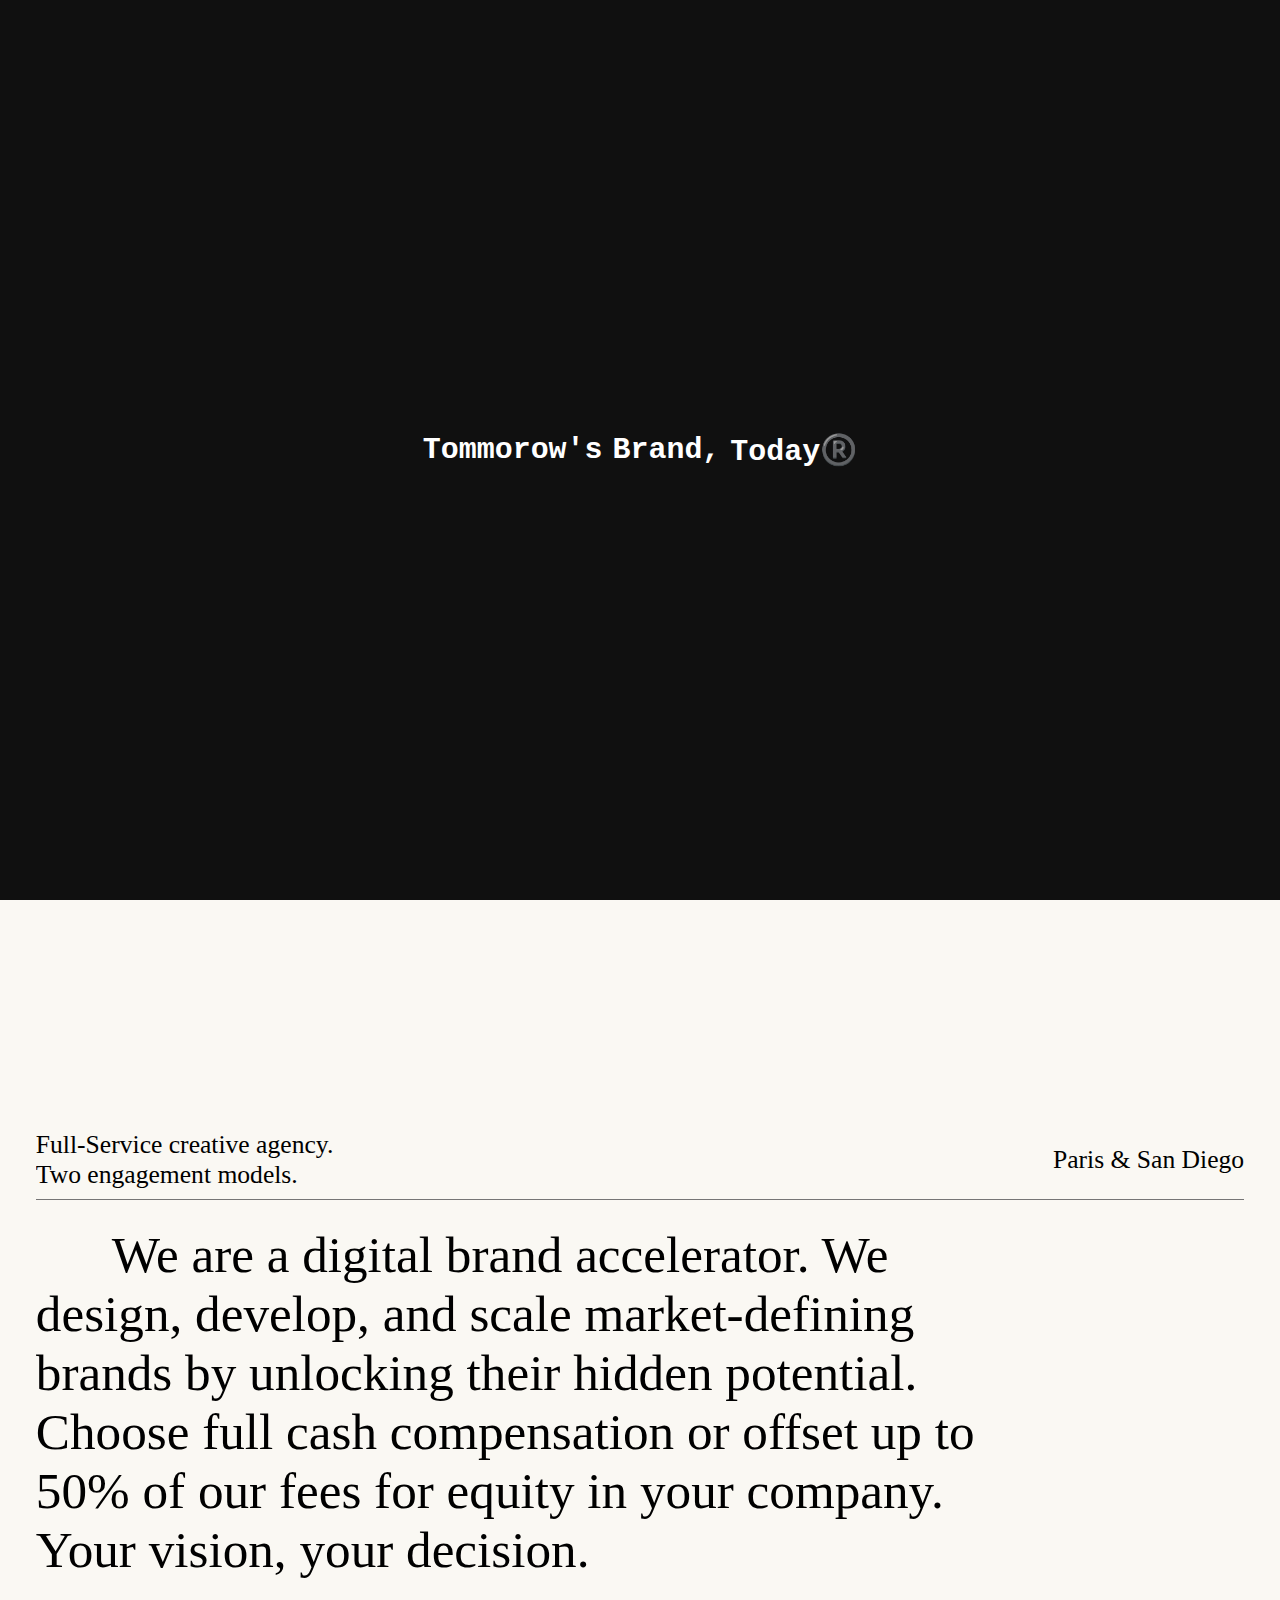
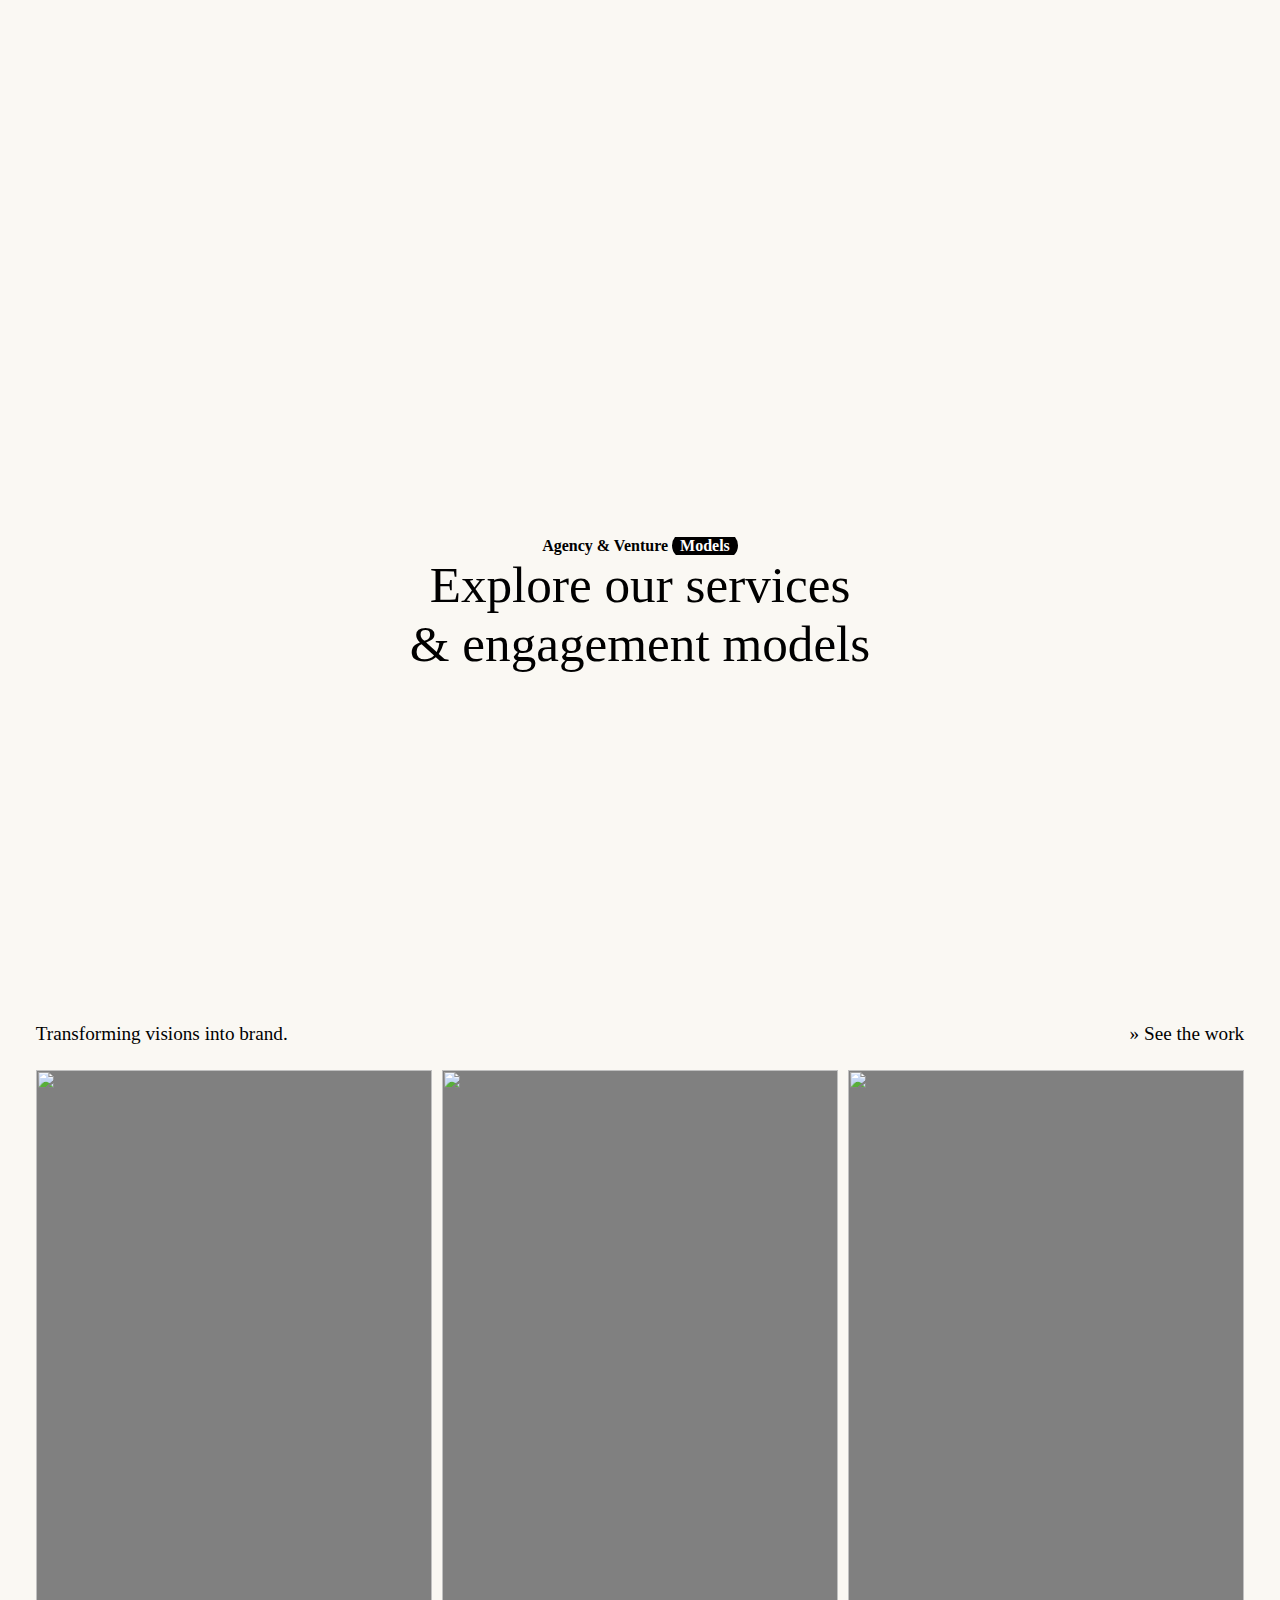
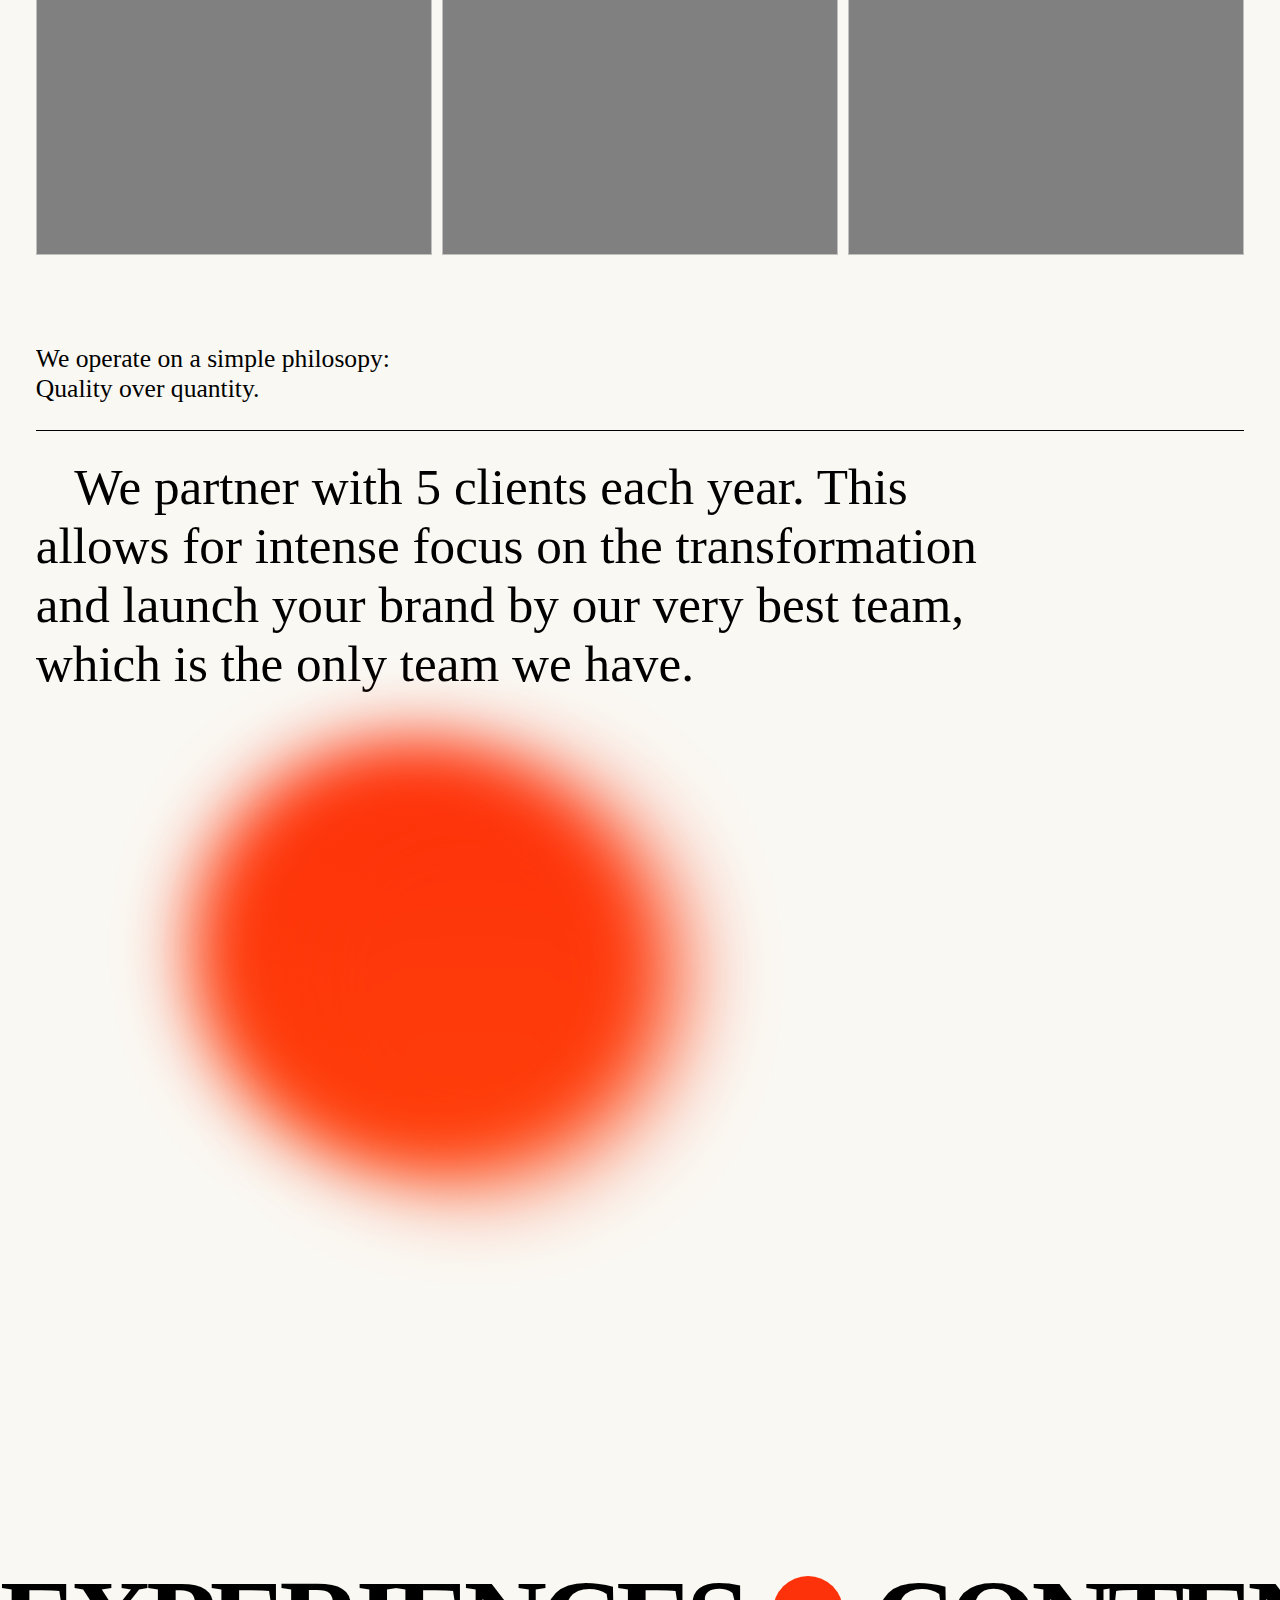
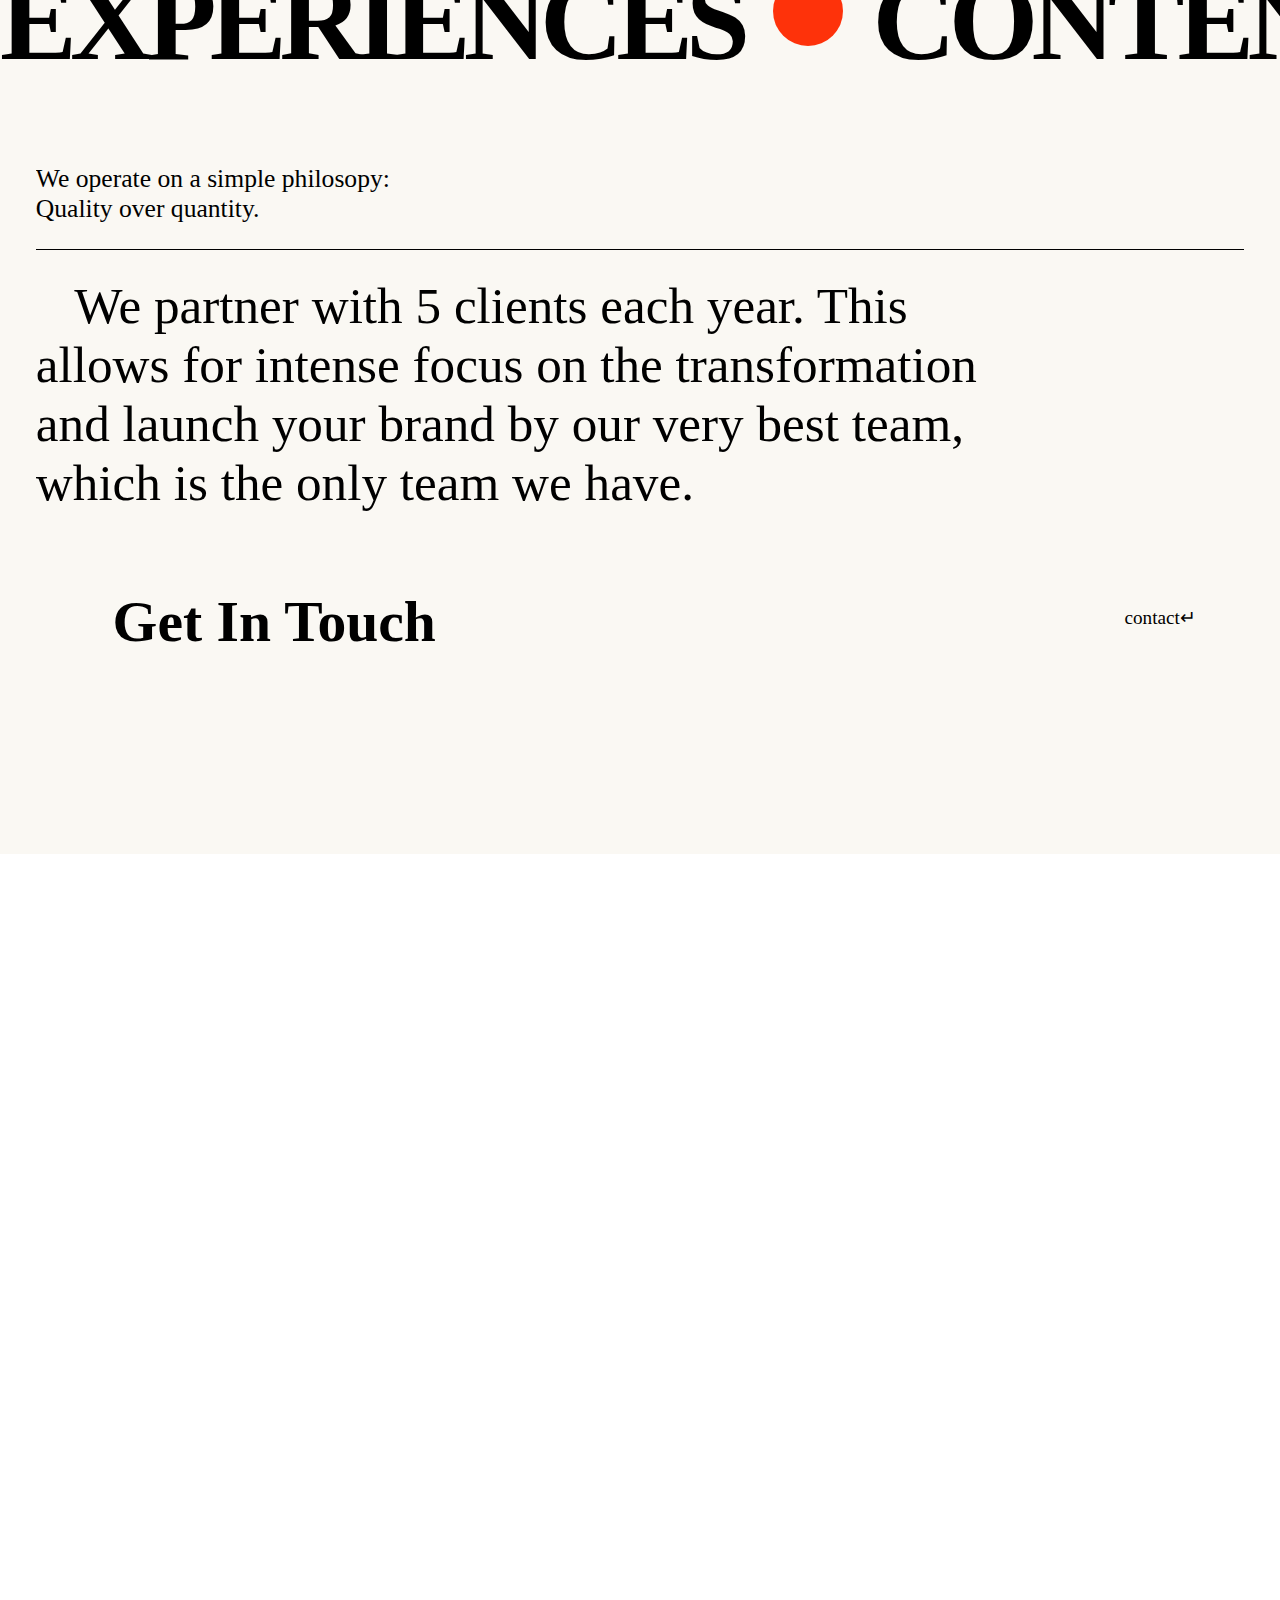
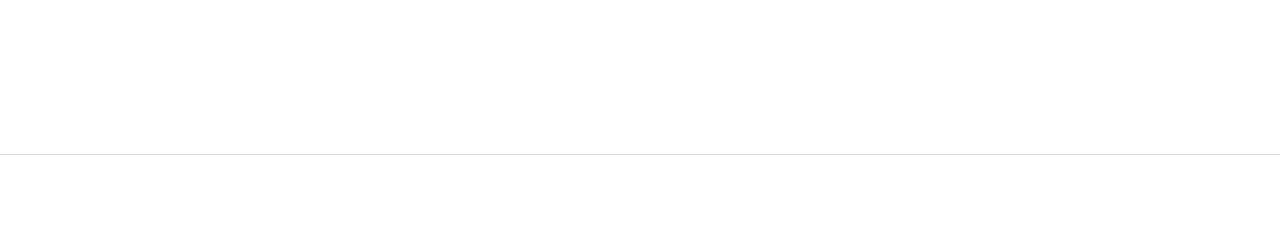
==== index.html @ a618920a "Add files via upload" ====
<!DOCTYPE html>
<html lang="en">

<head>
    <meta charset="UTF-8">
    <meta name="viewport" content="width=device-width, initial-scale=1.0">
    <title>Home | REJOUICE®️ </title>
    <link rel="shortcut icon" href="/images/favicon-32x32.png" type="image/x-icon">
    <link rel="stylesheet" href="style.css">
    <link rel="stylesheet" href="https://cdn.jsdelivr.net/npm/locomotive-scroll@3.5.4/dist/locomotive-scroll.js">
</head>

<body>
    <div class="loader">
        <h3>Tommorow's</h3>
        <h3>Brand,</h3>
        <h3>Today®️</h3>
    </div>
    <div class="main">
        <div class="page1">
          
        <div class="hero">
            <div id="cursor">
                <p>Play Reel</p>
            </div>
            <div class="backgroundVideo">
                <video autoplay loop muted src="https://prismic-io.s3.amazonaws.com/rejouice/658ef98d531ac2845a270509_RJ-2-0-Videobackground_compressed.mp4"></video>
            </div>
            <div class="heroContent">
                <!-- <nav>
                    <h4>The Venture Agency.</h4>
                    <h4>Menu</h4>
                </nav> -->
                <nav>
                    <div class="left">
                        logo
                    </div>
                    <div id="nav-part2">
                        <h4><a href="#">work</a></h4>
                        <h4><a href="#">studio</a></h4>
                        <h4><a href="#">contact </a></h4>
                    </div>
                </nav>
                <h1>
                    <span>r</span><span>e</span><span>j</span><span>o</span><span>u</span><span>i</span><span>c</span><span>e</span>
                </h1>
            </div>
        </div>
    </div>
        <div class="page2">
            <div class="header">
                <div class="left">
                    <span>Full-Service creative agency.</span>
                    <span>Two engagement models.</span>
                </div>
                <div class="right">
                    <span>Paris & San Diego</span>
                </div>
            </div>
            <div class="contents">
                <div>
                    <p>&nbsp; &nbsp; &nbsp; We are a digital brand accelerator. We </p>
                </div>
                <div>
                    <p>design, develop, and scale market-defining</p>
                </div>
                <div>
                    <p>brands by unlocking their hidden potential.</p>
                </div>
                <div>
                    <p> Choose full cash compensation or offset up to </p>
                </div>
                <div>
                    <p>50% of our fees for equity in your company.
                </div>
                <div>
                    <p>Your vision, your decision.</p>
                </div>
            </div>
        </div>
        <div class="page3">
            <div class="pageTop">
                <div>
                    <h4>Agency & Venture <span>Models</span></h4>
                </div>
                <div>
                    <h2>Explore our services</h2>
                </div>
                <div>
                    <h2>& engagement models</h2>
                </div>
            </div>
            <div class="worksHead">
                <h5>Transforming visions into brand.</h5>
                <h5>

                    » See the work
                </h5>
            </div>
            <div class="work">
                <div class="works">
                    <img src="https://www.bobswatches.com/rolex-blog/wp-content/uploads/2013/04/Screen-Shot-2021-06-22-at-10.20.13-AM.jpg
                    " alt="">
                    <video autoplay muted loop src="https://prismic-io.s3.amazonaws.com/rejouice/87835eca-32b7-4eeb-91fc-4ba0dad1fdec_Website-homepage-Work-01_1.mp4"></video>
                </div>
                <div class="works">
                    <img src="	https://wallpapercave.com/wp/wp3666998.jpg" alt="">
                    <video autoplay muted loop  src="https://prismic-io.s3.amazonaws.com/rejouice/3492b027-4212-4103-b2e2-aa702345d784_Website-homepage-Work-02_1.mp4"></video>
                </div>
                <div class="works">
                    <img src="https://free-3dtextureshd.com/wp-content/uploads/2024/05/212.jpg" alt="">
                    <video autoplay muted loop  src="https://prismic-io.s3.amazonaws.com/rejouice/87835eca-32b7-4eeb-91fc-4ba0dad1fdec_Website-homepage-Work-01_1.mp4"></video>
                </div>
            </div>
            <div class="message">
                <div class="msg">
                    <div><p>We operate on a simple philosopy: </p></div>
                    <div>
                        <p>Quality over quantity.</p>
                    </div>
                </div>
                <div class="msg2">
                    <div>
                        <p>&nbsp; &nbsp;We partner with 5 clients each year. This</p>
                    </div>
                    <div>
                        <p>allows for intense focus on the transformation</p>
                    </div>
                    <div>
                        <p>and launch your brand by our very best team,</p>
                    </div>
                    <div>
                        <p>which is the only team we have.</p>
                    </div>
                </div>
            </div>
        </div>
        <div class="page4">
            <div class="round1"></div>
            <div class="round2"></div>
        </div>
            <div class="page5">
                <div class="movetext">
                    <div class="con">
                        <h1>EXPERIENCES</h1>
                        <div id="gola"></div>
                        <h1>CONTENT</h1>
                        <div id="gola"></div>
                        <h1>ENVIRONMENTS</h1>
                        <div id="gola"></div>
                    </div>
                    <div class="con">
                        <h1>EXPERIENCES</h1>
                        <div id="gola"></div>
                        <h1>CONTENT</h1>
                        <div id="gola"></div>
                        <h1>ENVIRONMENTS</h1>
                        <div id="gola"></div>
                    </div>
                    <div class="con">
                        <h1>EXPERIENCES</h1>
                        <div id="gola"></div>
                        <h1>CONTENT</h1>
                        <div id="gola"></div>
                        <h1>ENVIRONMENTS</h1>
                        <div id="gola"></div>
                    </div>
                </div>
             
                    <div class="message">
                        <div class="msg">
                            <div><p>We operate on a simple philosopy: </p></div>
                            <div>
                                <p>Quality over quantity.</p>
                            </div>
                        </div>
                        <div class="msg2">
                            <div>
                                <p>&nbsp; &nbsp;We partner with 5 clients each year. This</p>
                            </div>
                            <div>
                                <p>allows for intense focus on the transformation</p>
                            </div>
                            <div>
                                <p>and launch your brand by our very best team,</p>
                            </div>
                            <div>
                                <p>which is the only team we have.</p>
                            </div>
                        </div>
                    
                <div class="cont">
                <div class="left">
                    <h2>Get In Touch</h2>
                </div>
                <div class="right">
                    <a href=".">contact↵</a>
                </div>
            </div>
            </div>
        </div>
        <div class="page6">

        </div>
        <div id="full-scr">
            <div id="full-div1">
                
            </div>
        </div>
    </div>
    <div id="footer">
        <div id="footer-div">

        </div>
        
        <h1> 
            <span>M</span><span>N</span><span>Z</span>   
        </h1>
        </div>
        <div id="footer-bottom">

        
    </div>
    </div>

    <script src="https://cdn.jsdelivr.net/npm/locomotive-scroll@3.5.4/dist/locomotive-scroll.js"></script>
    <script src="https://cdnjs.cloudflare.com/ajax/libs/gsap/3.12.3/gsap.min.js"
        integrity="sha512-7Au1ULjlT8PP1Ygs6mDZh9NuQD0A5prSrAUiPHMXpU6g3UMd8qesVnhug5X4RoDr35x5upNpx0A6Sisz1LSTXA=="
        crossorigin="anonymous" referrerpolicy="no-referrer"></script>
    <script src="https://cdnjs.cloudflare.com/ajax/libs/gsap/3.12.3/ScrollTrigger.min.js"
        integrity="sha512-LQQDtPAueBcmGXKdOBcMkrhrtqM7xR2bVrnMtYZ8ImAZhFlIb5xrMqQ6uZviyeSB+4mYj89ta8niiCIQM1Gj0w=="
        crossorigin="anonymous" referrerpolicy="no-referrer"></script>
    <script src="script.js"></script>
</body>

</html>
---- style.css ----
@font-face {
    font-family: heading;
    src: url(./NBInternationalProBoo.ttf);
}
@font-face {
    font-family: content;
    src: url(./Rejouice-Headline.ttf);
}
*{
    margin: 0;
    padding: 0;
    box-sizing: border-box;
}
html,body{
    width: 100%;
    height: 100%;

}
body::-webkit-scrollbar{
    display: none;
}

/* ........Hero Containers ..........  */
.hero{
    width: 100%;
    height: 100vh;
    position: relative  ;
}
/* nav {
    display: flex;
    justify-content: space-between;
    padding: 2vw 2vw;
    /* align-self: center; */
    /* text-align: center; */
    /* justify-content: center; 
} */

#nav-part2 {
    display: flex;
    gap: 1vw;
    align-items: center;
}


#nav-part2 h4 {
    padding: 10px 20px;
    border: 1px solid rgba(32, 32, 32, 0.662);
    /* align-items: center; */
    border-radius: 30px;
    font-weight: 500;
    color: rgba(13, 13, 13, 0.897);
    position: relative;
    overflow: hidden;
    /* border-color:  #fdf6e5e9; */
    color: rgba(224, 221, 217, 0.9);
    background-color: #FAF8F3;
}

#nav-part2 h4::after {
    height: 100%;
    content: "";
    left: 0;
    bottom: -100%;
    width: 100%;
    position: absolute;
    background-color: black;
    transition: all ease 0.4s;
    border-radius: 45%;

}

#nav-part2 h4:hover::after {
    bottom: 0;
    border-radius: 0;


}

#nav-part2 h4 a {
    text-decoration: none;
    color: rgba(13, 13, 13, 0.897);
    z-index: 9;
    position: relative;
}



#nav-part2 h4:hover a {
    color: #fff;
}
#cursor{
    width: 7vw;
    height: 7vw;
    background-color: #FF5F38;
    border-radius: 50%;
    display: flex;
    align-items: center;
    justify-content: center;
    position: fixed;
    transform: translate(-50%,-50%);
    font-family: heading;
}
.backgroundVideo{ 
    width: 100%;
    height: 100%;
}
.backgroundVideo video{
    width: 100%;
    height: 100%;
    object-fit: cover;
    
}
.heroContent{
    width: 100%;
    height: 100vh;
    position: absolute;
    top: 0vw;
    display: flex;
    flex-direction: column;
    /* align-items: center; */
    /* justify-content: space-between; */
    gap: 30%;

}
nav{
    /* border: 2px solid red; */
    color: white;
    font-family: content;
    display: flex;
    align-items: center;
    justify-content: space-between;
    padding: 3.3vw 2.8vw;
}
nav h4{
    font-size: 1.4vw;
    font-weight: 100;
}
.heroContent h1{
    font-size: 26vw;
    font-weight: 100;
    color: white;
    font-family: content;
    padding: 0 2.8vw;
    line-height: 18vw;
}
.heroContent h1 span{
    display: inline-block;
}
.page2{
    width: 100%;
    height: 100vh;
    background-color: #FAF8F3;
    padding: 3vw 2.8vw;
    display: flex;
    flex-direction: column;
    justify-content: center;
    gap: 2vw;
}
.page2 .header{
    width: 100%;
    height: 6.2vw;
    border-bottom: 1px solid rgb(118, 117, 117);
    display: flex;
    align-items: center;
    justify-content: space-between;
}
.page2 .header .left{
    display: flex;
    flex-direction: column;
    overflow: hidden;
}
.page2 .header .right{
    overflow: hidden;
}
.left span, .right span{
    font-size: 2vw;
    font-family: heading;
}
.page2 .contents div p{
    font-size: 4vw;
    font-family: heading;
    /* margin-top: 2vw; */
}
.page2 .contents div{
/* border: 1px solid black; */
overflow: hidden;
}
.page3{
    width: 100%;
    min-height: 100vh;
    background-color: #FAF8F3;
}
.page3 .pageTop{
    text-align: center;
    height: 90vh;
    display: flex;
    justify-content: center;
    align-items: center;
    flex-direction: column;
    padding: 3vw 2.8vw;

}
.pageTop h4{
    font-family: heading;
}
.pageTop div{
    overflow: hidden;
}
.pageTop h4 span{
    background-color: black;
    color: white;
    padding: 5px 8px;
    border-radius: 15px;
}
.pageTop h2{
    font-size: 4vw;
    font-family: heading;
    font-weight: 100;
}
.worksHead{
    display: flex;
    align-items: center;
    justify-content: space-between;
    padding: 1vw 2.8vw;
}
.worksHead h5{
    font-family: heading;
    font-size: 1.5vw;
    font-weight: 100;
}
.work{
    width: 100%;
    height: 90vh;
    padding: 1vw 2.8vw;
    display: flex;
    align-items: center;
    justify-content: center;
    gap: 10px;
    
}
.works{
    width: 40%;
    height: 100%;
    background-color: grey;
    position: relative;

}
.works video{
    width: 100%;
    height: 100%;
    object-fit: cover;
    object-position: center;
}
.works img{
    width: 100%;
    height: 100%;
    position: absolute;
    object-fit: cover;
    transition: all ease 1s;

}
.works:hover img{
    opacity: 0;
}
.message{
    padding: 4vw 2.8vw;
}
.msg div p{
    font-size: 2vw;
    font-family: heading;

}
.msg div{
    overflow: hidden;
}
.msg{
    border-bottom: 1px solid black;
    padding: 2vw 0;
}
.msg2{
    margin-top: 2vw;
}
.msg2 div{
    overflow: hidden;
}
.msg2 div p {
    font-size: 4vw;
    font-family: heading;
    /* text-align: center; */
}
.loader{
    width: 100%;
    height: 100%;
    position: fixed;
    z-index: 1000;
    background-color: rgb(16, 16, 16);
    color: white;
    font-family: monospace;
    display: flex;
    align-items: center;
    justify-content: center;
    gap: 10px;
    font-size: 2vw;
}
.page4{
    width: 100%;
    height: 90vh;
    background-color: #FAF8F3;
}
.page5{
    width: 100%;
    min-height: 100vh;
    background-color: #FAF8F3;
}

.page5 .movetext{
    overflow-x: auto;
    white-space: nowrap;
 
}
.page5 .movetext::-webkit-scrollbar{
    display: none;
}
 #gola{
    height: 70px;
    width: 70px;
    border-radius: 50%;
    display: inline-block;
    background-color: #FE320A;
    margin: 1vw 2vw;
}
.page5 .movetext .con h1{
    font-size: 9vw;
    /* background-color: lightblue; */
    display: inline-block;
    letter-spacing: -.06em;
}

.page5 .movetext .con{
    white-space: nowrap;
    display: inline-block;
    animation-name: move;
    animation-duration: 10s;
    animation-timing-function: linear;
    animation-iteration-count: infinite;
}
@keyframes move{
    from{
        transform: translateX(0);
    }
    to{
        transform: translateX(-100%);
    }
}

.page4 .round1{
    width: 32vw;
    height: 32vw;
    border-radius: 100%;
    background: linear-gradient(#FE320A, #fe3f0a);
    animation-name: p2anime1;
    animation-duration: 4s;
    animation-iteration-count: infinite;
    position: relative;
    top: 0vw;
    left: 15vw;
    animation-direction: alternate;
    animation-timing-function: linear;
    filter: blur(35px);
    z-index: 3;
}

.page4 .round2{
    width: 32vw;
    height: 32vw;
    border-radius: 100%;
    background: linear-gradient(#FE320A, #fe3f0a);
    animation-name: p2anime2;
    animation-duration: 5s;
    animation-iteration-count: infinite;
    position: relative;
    top: -30vw;
    left: 21vw;
    animation-timing-function: linear;
    filter: blur(45px);
    /* display: none; */
    z-index: 3;
    animation-direction: alternate;
}

@keyframes p2anime1 {
    from {
        transform: translate(20%, -3%);
    }

    to {
        transform: translate(10%, 10%);
    }
}

@keyframes p2anime2 {
    from {
        transform: translate(5%, -5%);
    }

    to {
        transform: translate(-10%, 20%);
    }
} 
.page5 .cont{
    display: flex;
    width: 96%;
    text-align: center;
    font-size: 3vw;
    margin: 3vw;
    padding: 3vw;
    box-sizing: border-box;
    justify-content: space-between;
}
.page5 .cont .right a{
    font-size: 1.5vw;
    text-decoration: none;
    color: black;
}
.page6 {
    height: 100vh;
    width: 100%;
    z-index: -30;
    /* background-color: #EFEAE3; */
}

#footer {
    position: fixed;
    height:90vh;
    width: 100%;
    background-color: #000;
    color: #fff;
    z-index: -2;
    bottom: 0;
    display: flex;
    /* align-items: flex-end; */
    justify-content: flex-end;
    flex-direction: column;
    padding: 1vw 3vw;
}

#footer h1 {
    font-size: 23vw;
    text-align: center;
}
/* 
#footer-div {
    height: 20vh;
    width: 100%;
    background-color: red;
} */

#footer-bottom {
    border-top: 1px solid #dadada;
    height: 10vh;
    width: 100%;
}

#full-scr {
    height: 100vh;
    width: 100%;
    background-color: #00000070;
    position: fixed;
    z-index: -3;
    top: -100%;
    transition: all ease 0.5s;
}

#full-div1 {
    height: 50%;
    width: 100%;
    background-color: #EFEAE3;
    border-bottom-left-radius: 20px;
    border-bottom-right-radius: 20px;

}
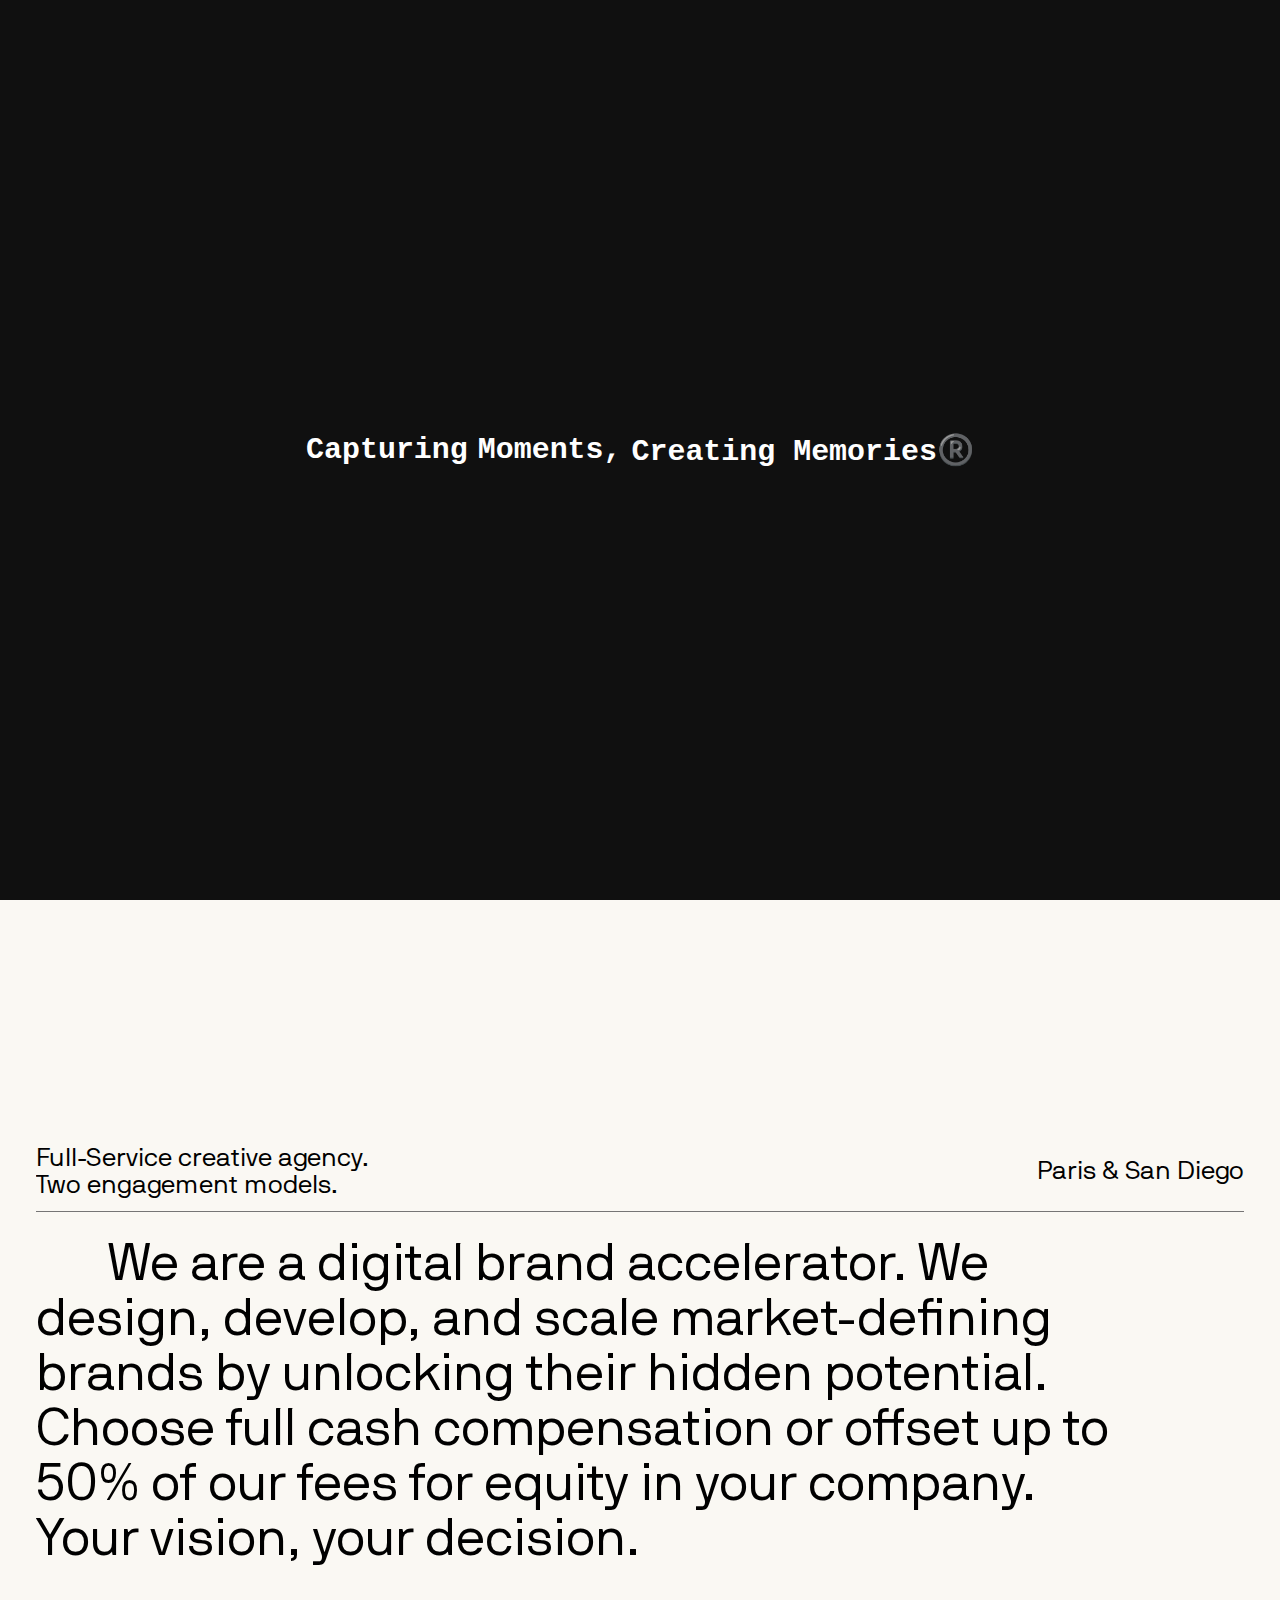
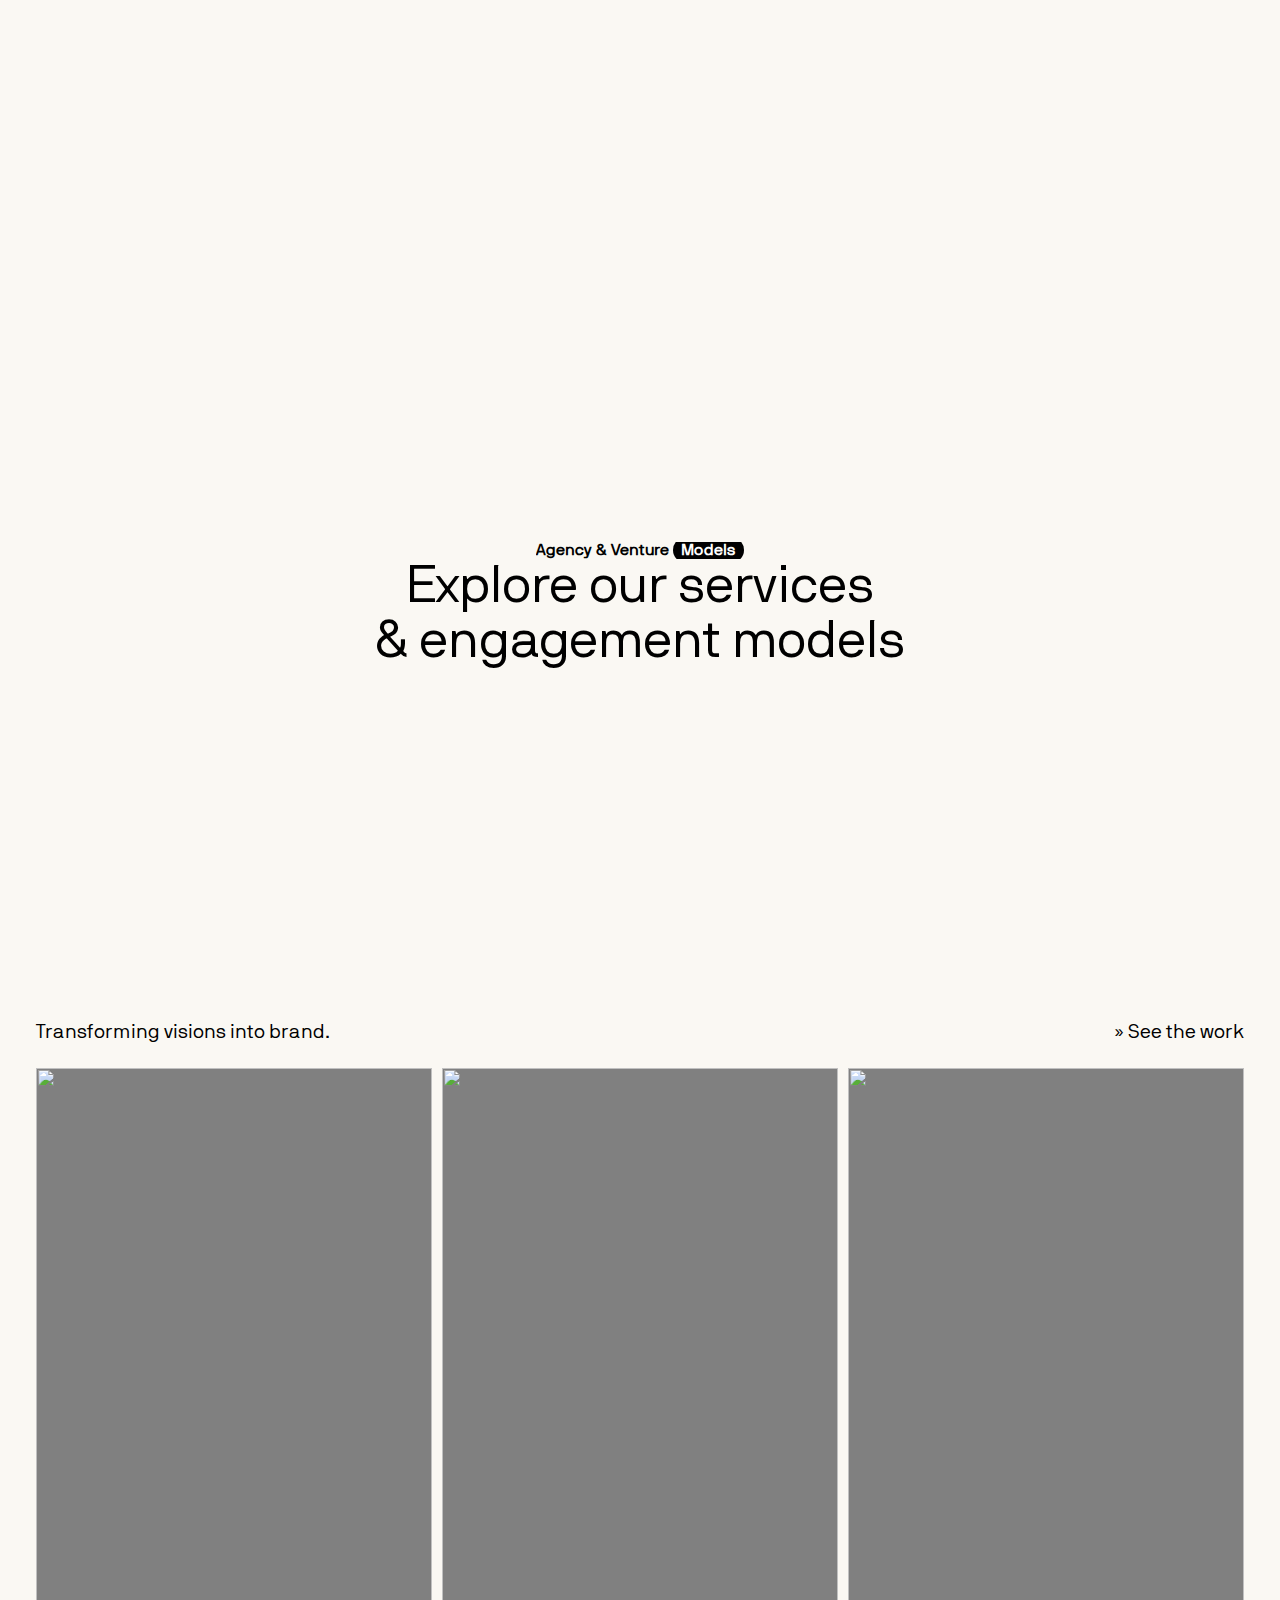
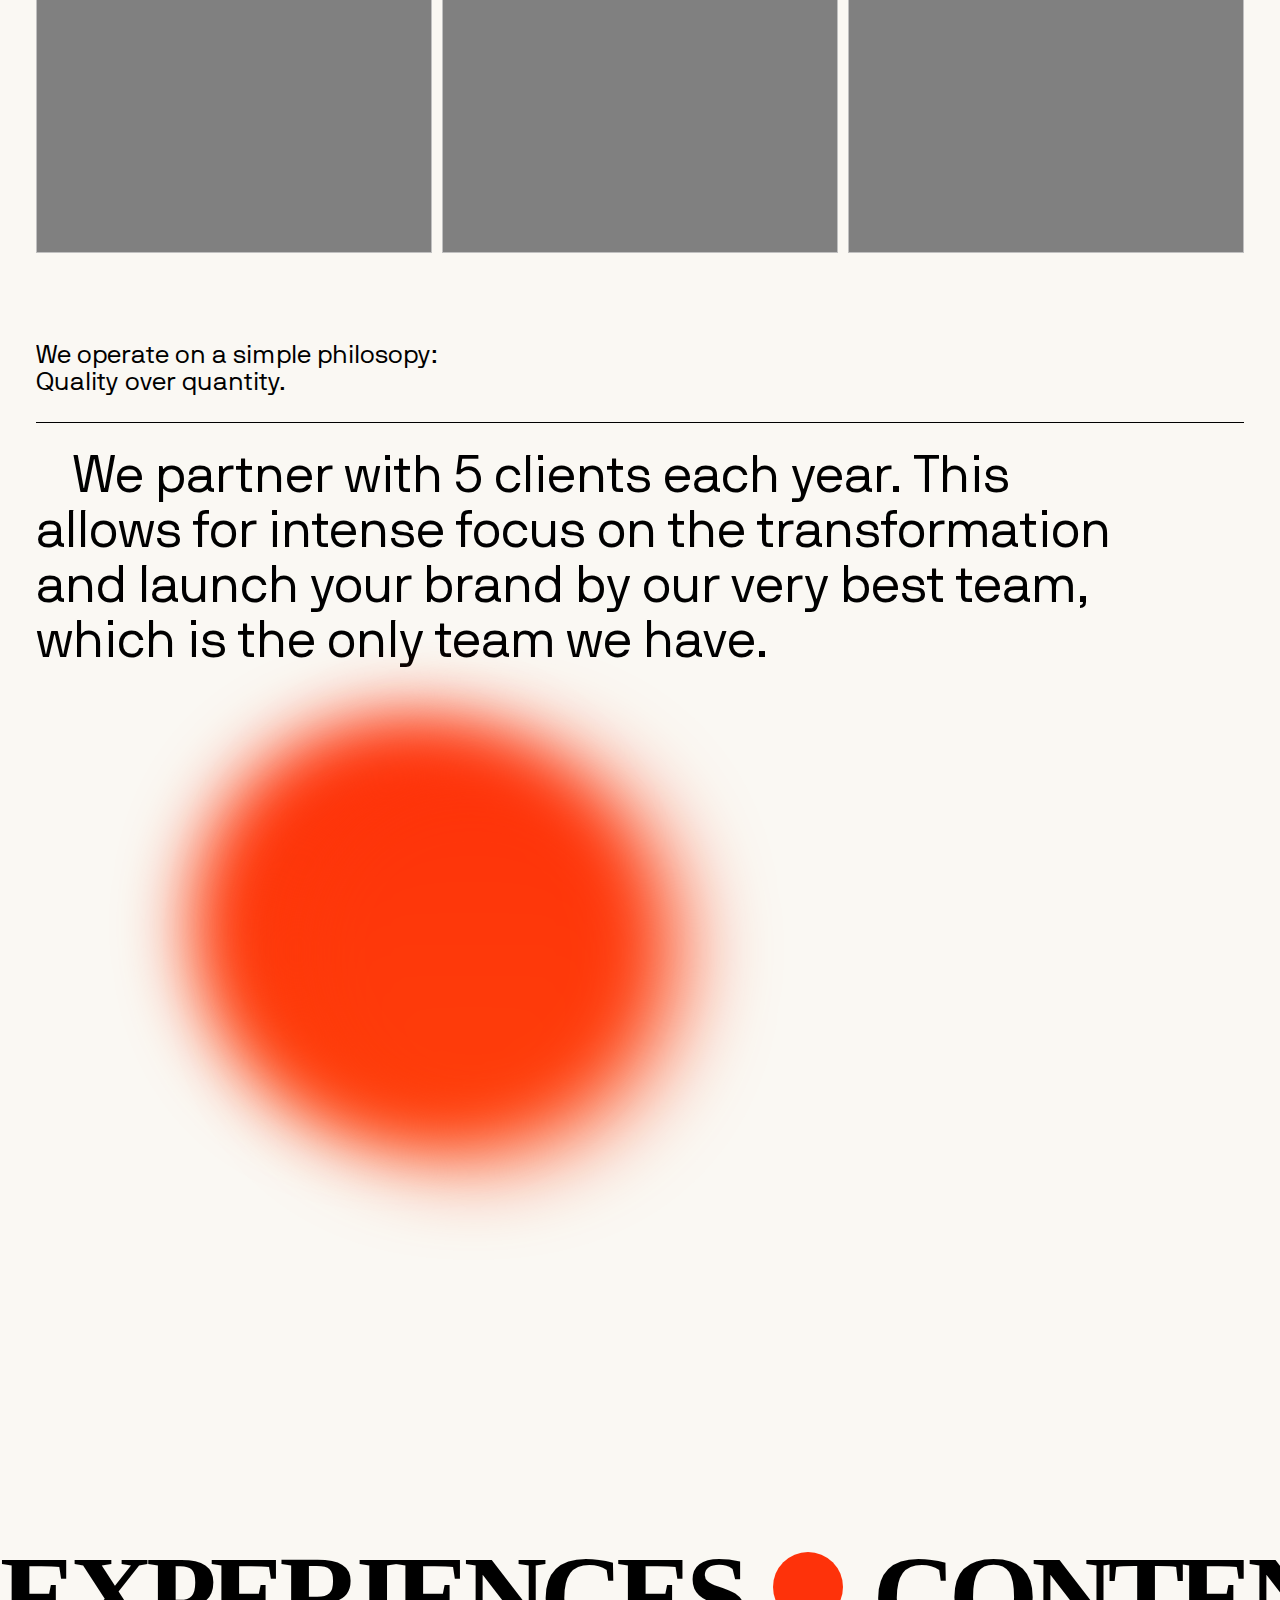
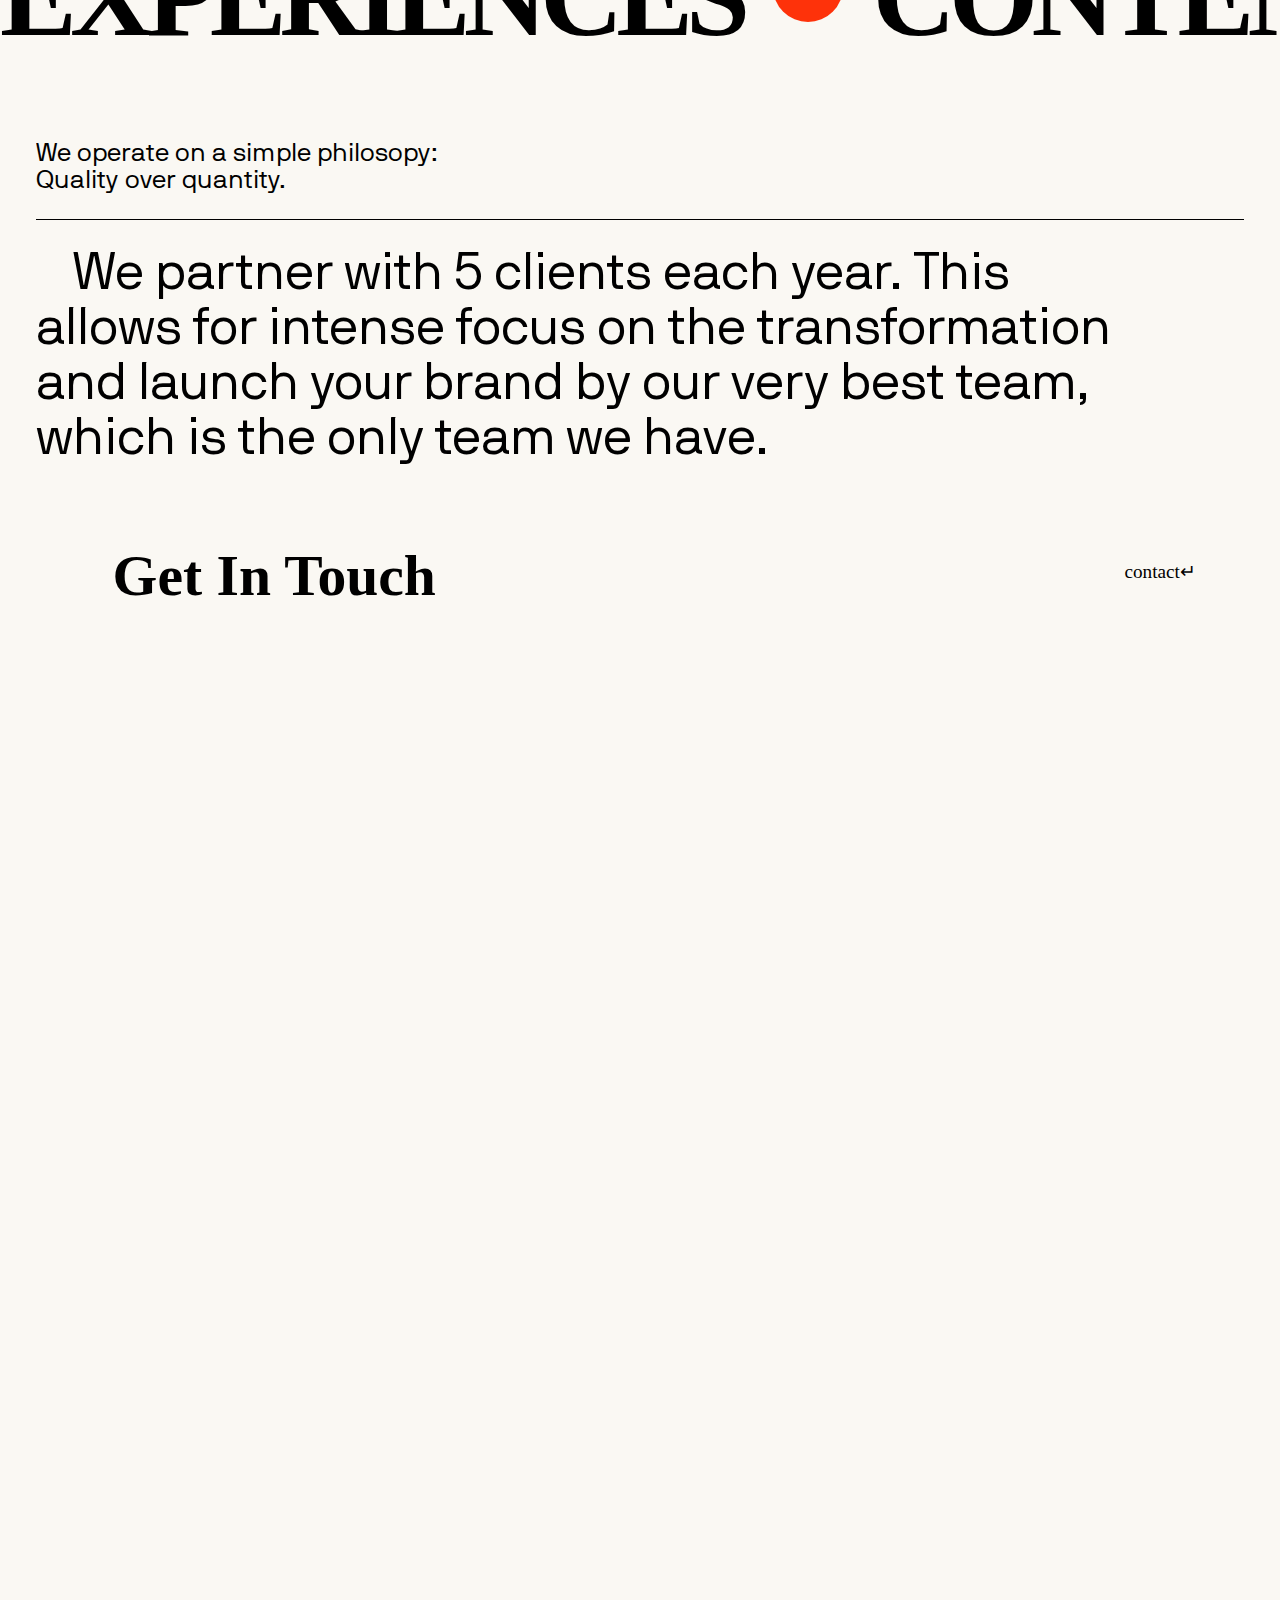
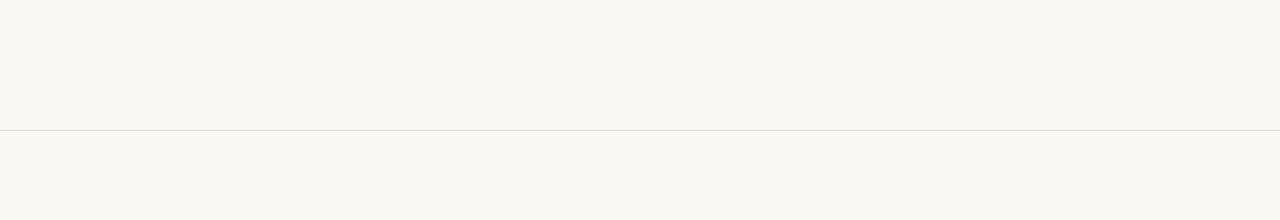
==== commit 95bd61df: "index.html" ====
--- a/index.html
+++ b/index.html
@@ -13,37 +13,33 @@
 
 <body>
     <div class="loader">
-        <h3>Tommorow's</h3>
-        <h3>Brand,</h3>
-        <h3>Today®️</h3>
+        <h3>Capturing</h3>
+        <h3>Moments,</h3>
+        <h3>Creating Memories®️</h3>
     </div>
     <div class="main">
         <div class="page1">
           
         <div class="hero">
             <div id="cursor">
-                <p>Play Reel</p>
+                <p>View</p>
             </div>
             <div class="backgroundVideo">
                 <video autoplay loop muted src="https://prismic-io.s3.amazonaws.com/rejouice/658ef98d531ac2845a270509_RJ-2-0-Videobackground_compressed.mp4"></video>
             </div>
             <div class="heroContent">
-                <!-- <nav>
-                    <h4>The Venture Agency.</h4>
-                    <h4>Menu</h4>
-                </nav> -->
                 <nav>
                     <div class="left">
-                        logo
+                        MNZ Media
                     </div>
                     <div id="nav-part2">
-                        <h4><a href="#">work</a></h4>
-                        <h4><a href="#">studio</a></h4>
-                        <h4><a href="#">contact </a></h4>
+                        <h4><a href="#">Portfolio</a></h4>
+                        <h4><a href="#">About</a></h4>
+                        <h4><a href="#">Contact</a></h4>
                     </div>
                 </nav>
                 <h1>
-                    <span>r</span><span>e</span><span>j</span><span>o</span><span>u</span><span>i</span><span>c</span><span>e</span>
+                    <span>M</span><span>N</span><span>Z</span>
                 </h1>
             </div>
         </div>
--- a/style.css
+++ b/style.css
@@ -14,6 +14,7 @@
 html,body{
     width: 100%;
     height: 100%;
+     background-color: #FAF8F3;
 
 }
 body::-webkit-scrollbar{
@@ -478,4 +479,4 @@
     border-bottom-left-radius: 20px;
     border-bottom-right-radius: 20px;
 
-}+}
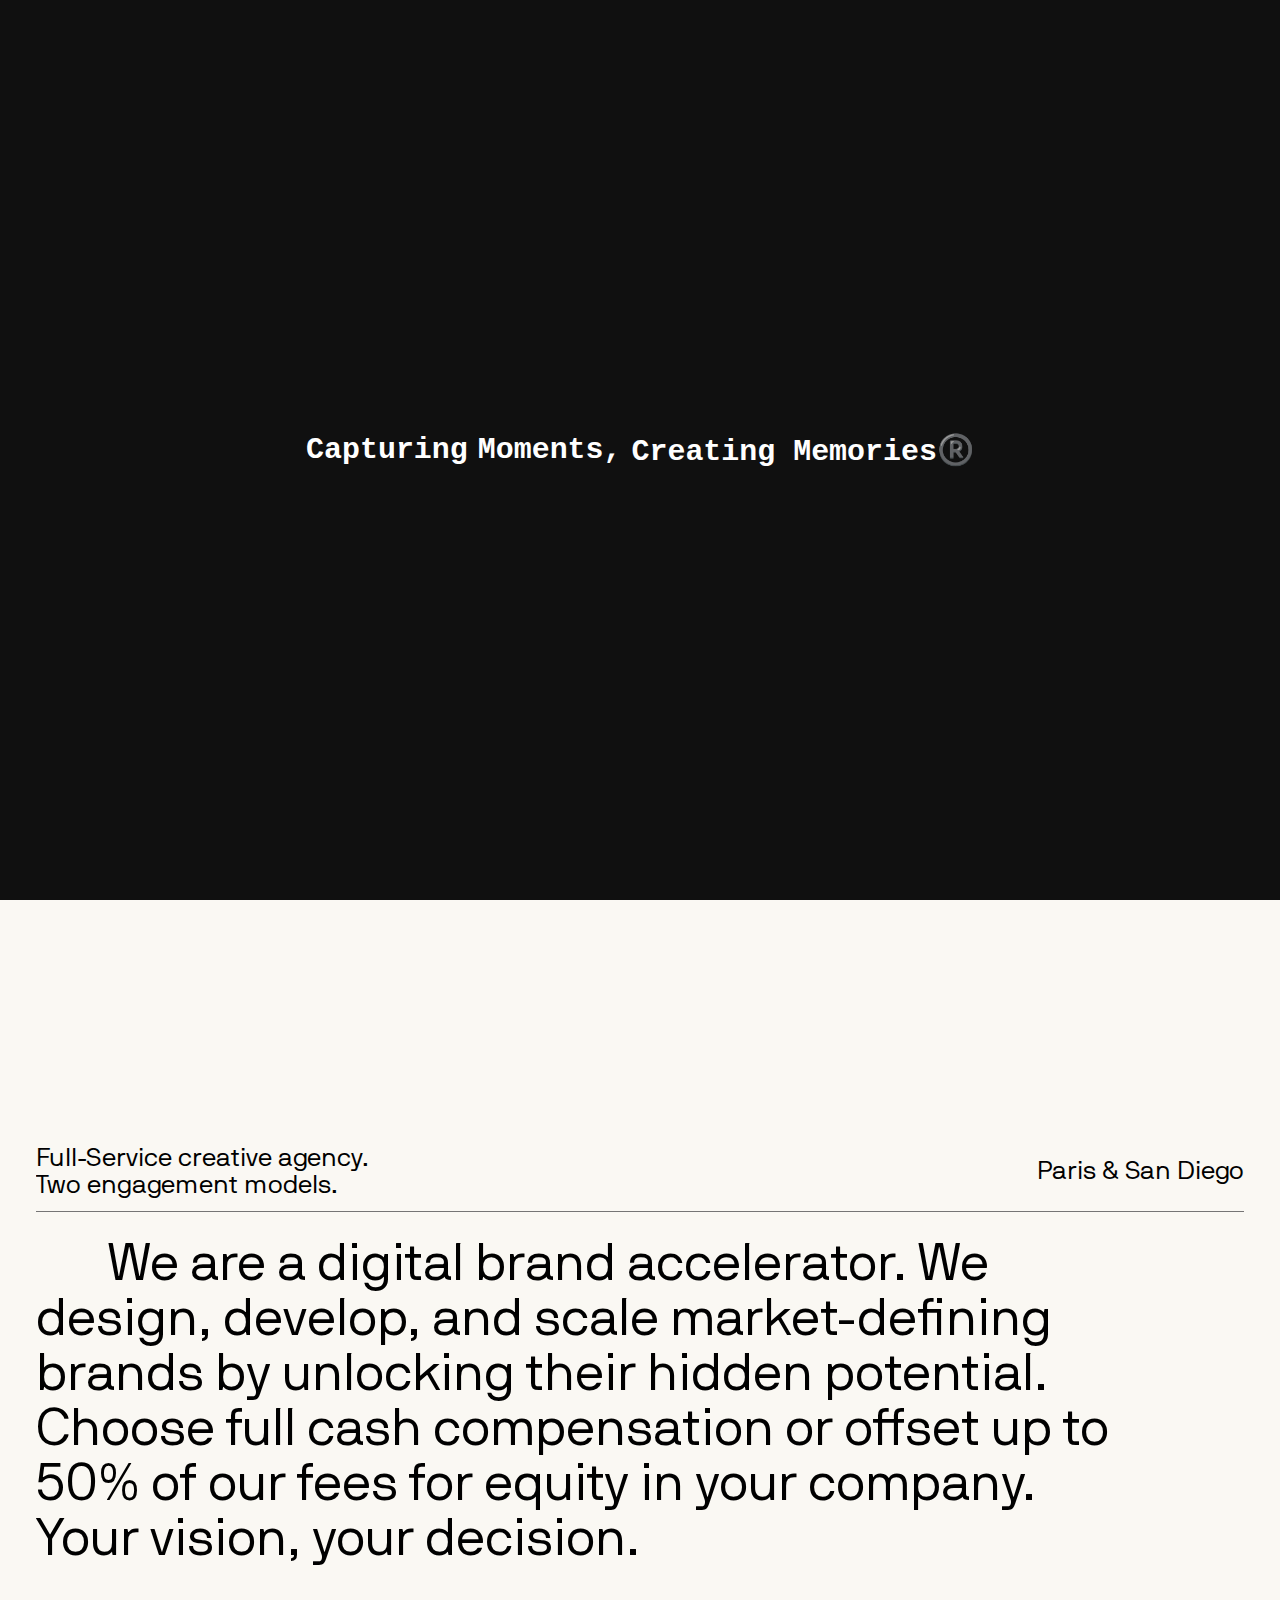
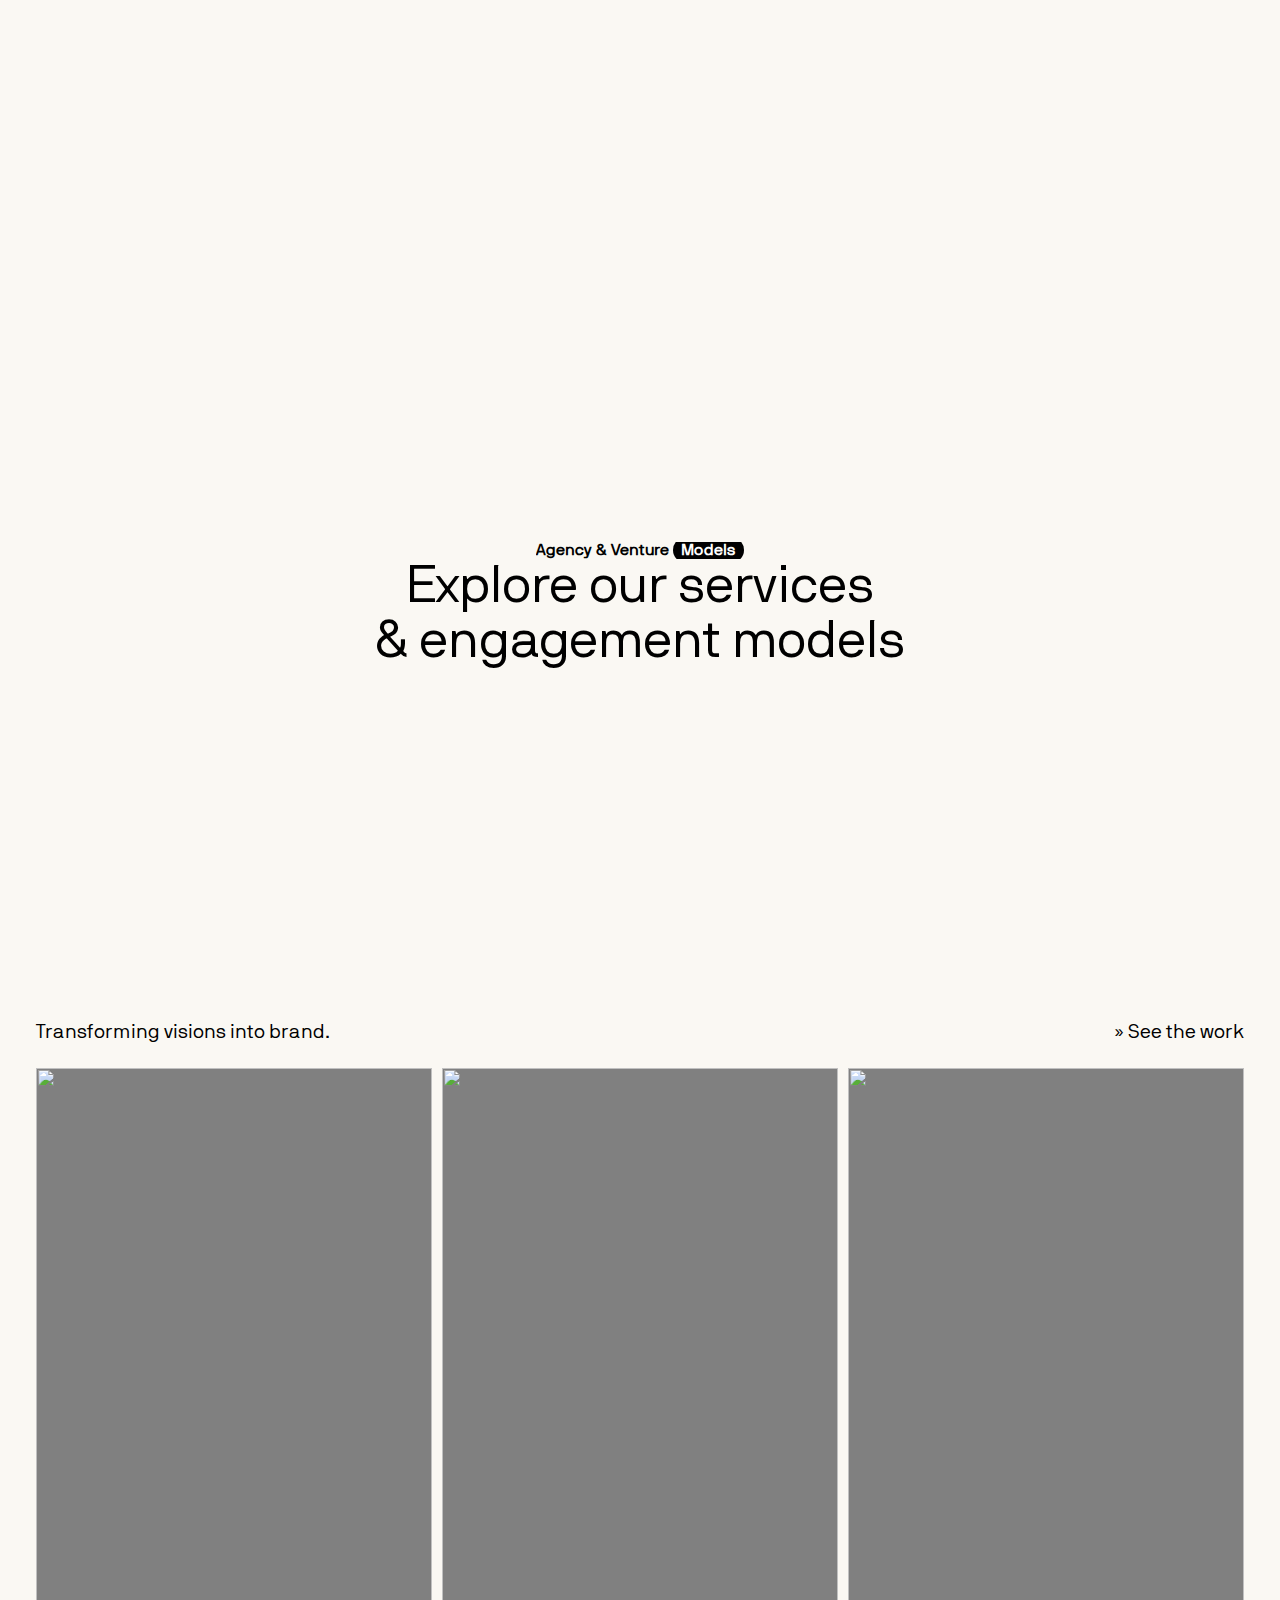
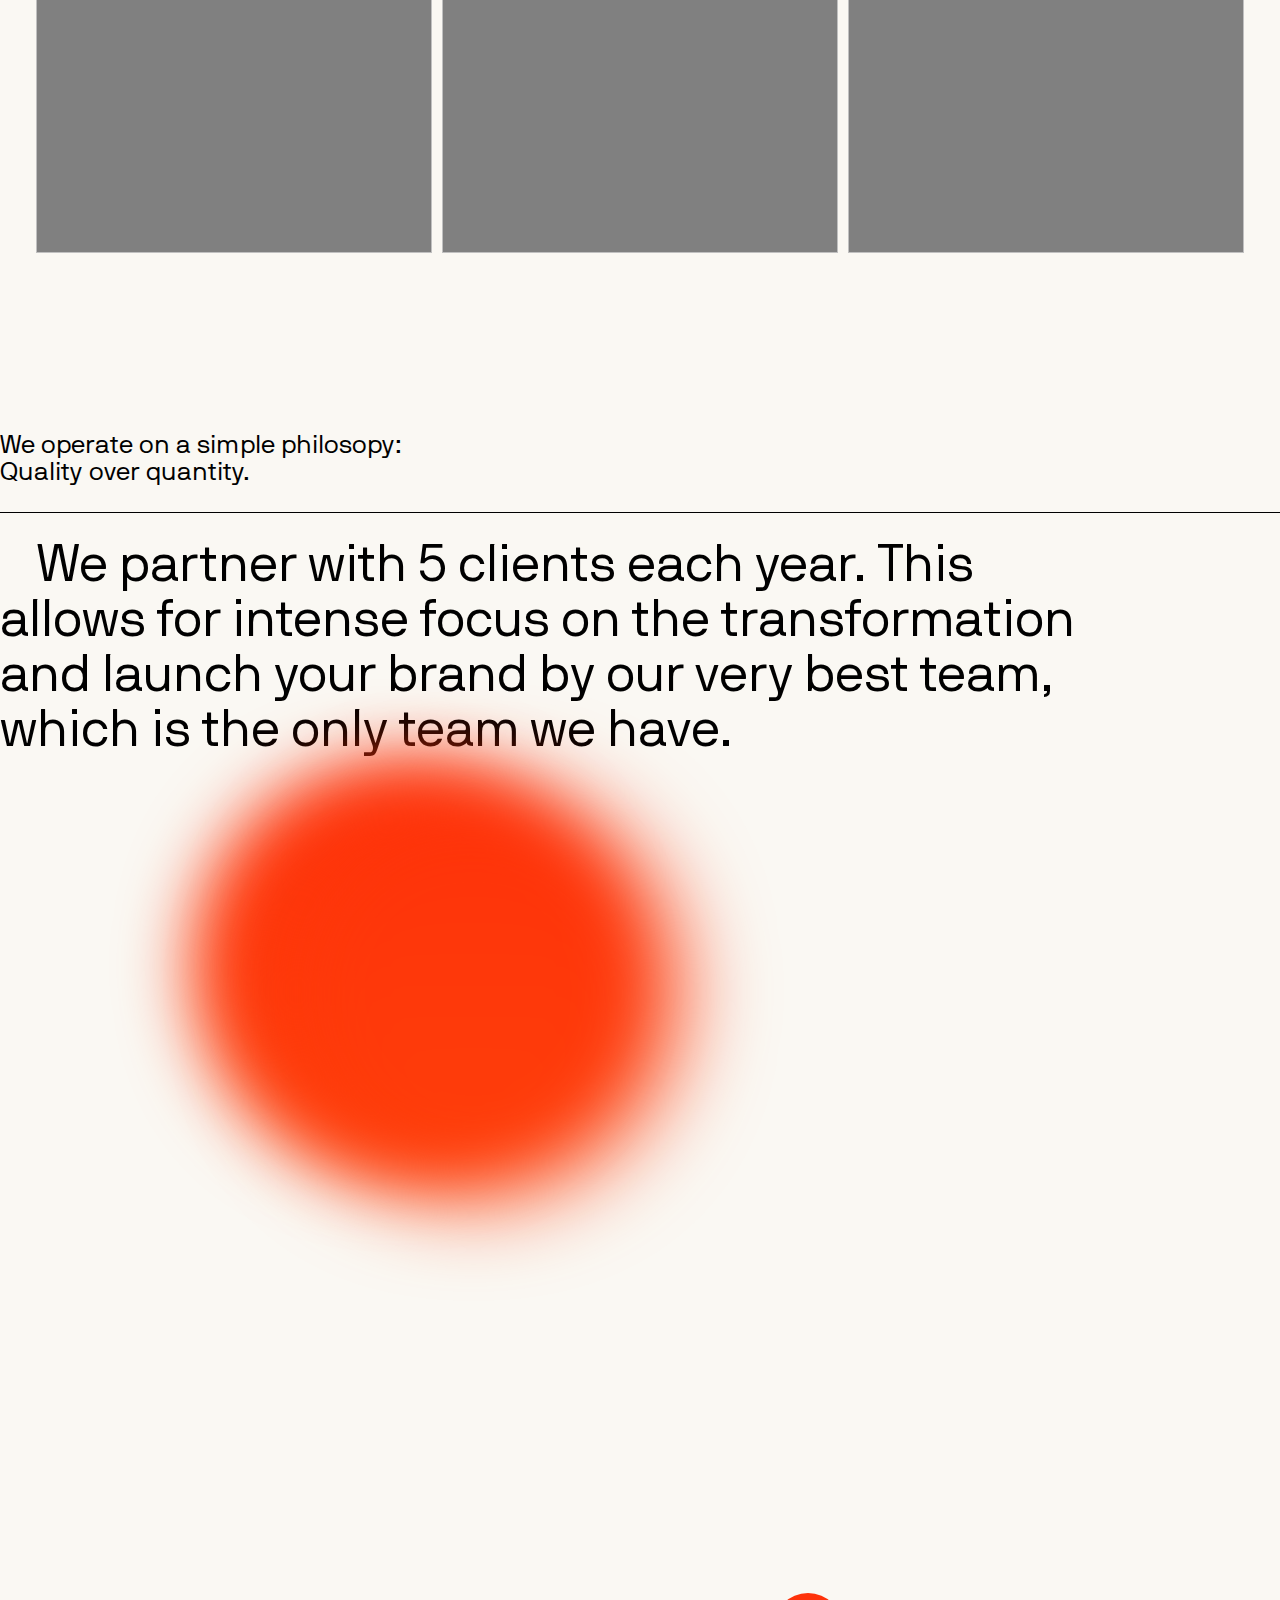
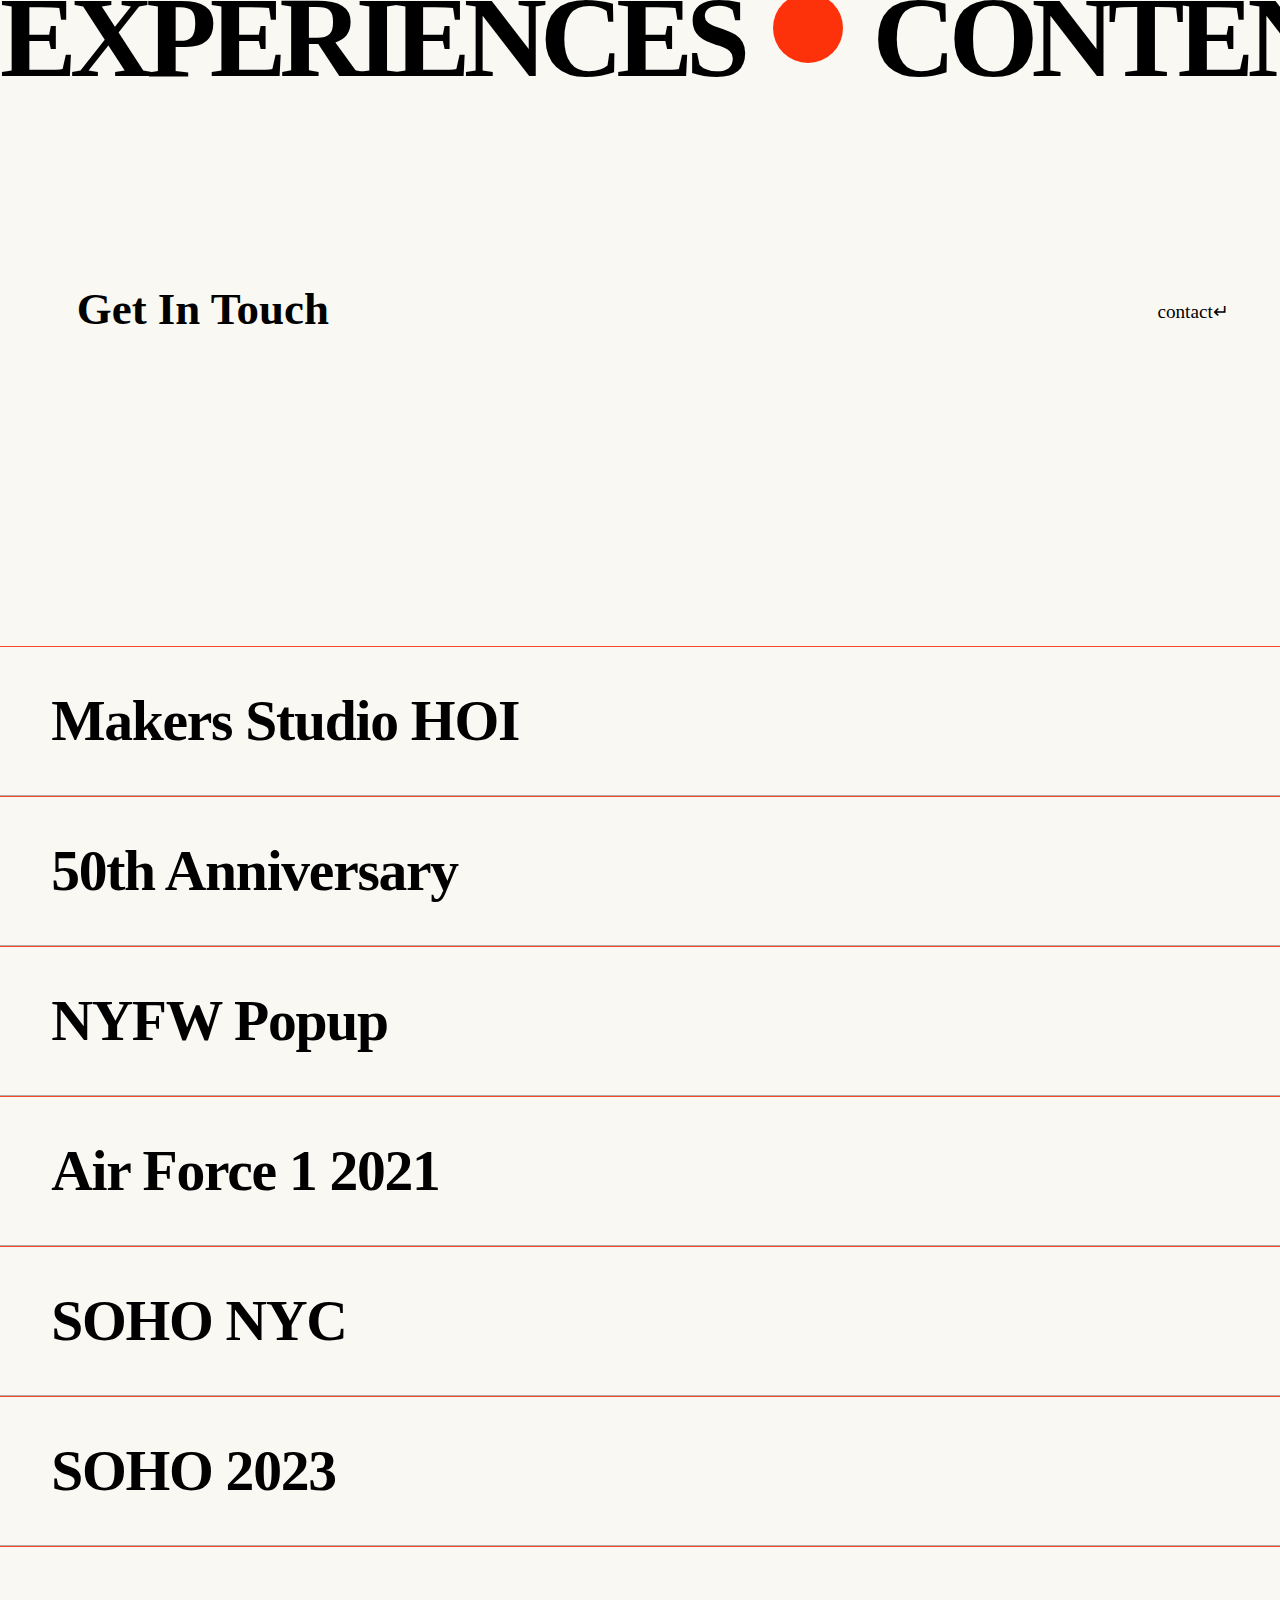
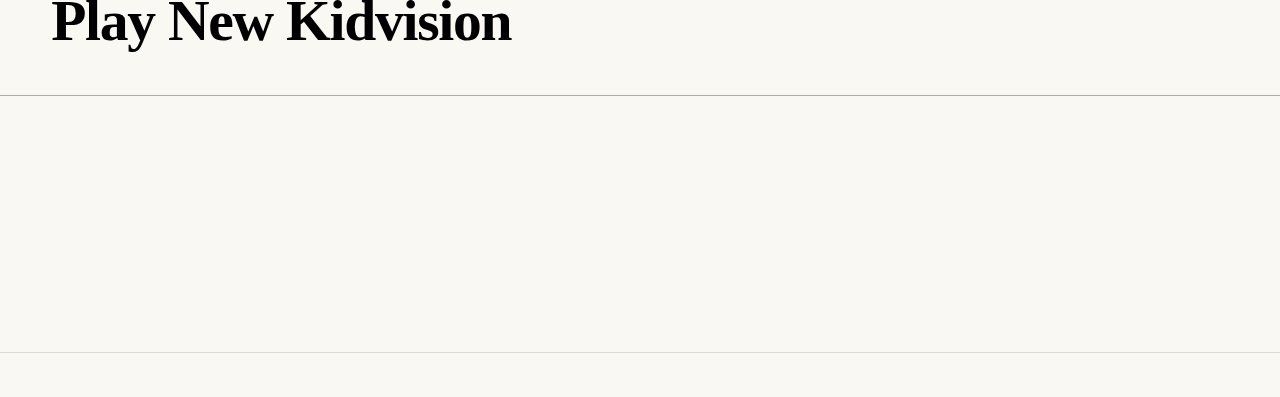
==== commit 02e1a55e: "Add files via upload" ====
--- a/index.html
+++ b/index.html
@@ -17,6 +17,7 @@
         <h3>Moments,</h3>
         <h3>Creating Memories®️</h3>
     </div>
+    <div id="fixed-image"></div>
     <div class="main">
         <div class="page1">
           
@@ -165,39 +166,51 @@
                 </div>
              
                     <div class="message">
-                        <div class="msg">
-                            <div><p>We operate on a simple philosopy: </p></div>
-                            <div>
-                                <p>Quality over quantity.</p>
-                            </div>
-                        </div>
-                        <div class="msg2">
-                            <div>
-                                <p>&nbsp; &nbsp;We partner with 5 clients each year. This</p>
-                            </div>
-                            <div>
-                                <p>allows for intense focus on the transformation</p>
-                            </div>
-                            <div>
-                                <p>and launch your brand by our very best team,</p>
-                            </div>
-                            <div>
-                                <p>which is the only team we have.</p>
-                            </div>
-                        </div>
+                
                     
                 <div class="cont">
                 <div class="left">
-                    <h2>Get In Touch</h2>
+                    <h3>Get In Touch</h3>
                 </div>
                 <div class="right">
                     <a href=".">contact↵</a>
                 </div>
             </div>
             </div>
+          
         </div>
         <div class="page6">
-
+            <div id="elem-container">
+                <div class="cont" data-image="https://assets-global.website-files.com/64d3dd9edfb41666c35b15d4/660ae7135f66e3791d6fd323_Copy-of-Copy-of-KelceHouseParty_Wave_LutherRedd-04906-p-1600.jpg">
+                    <div class="overlay"></div>
+                    <h2>Makers Studio HOI</h2>
+                    
+                </div>
+                <div class="cont" data-image="https://c4.wallpaperflare.com/wallpaper/247/977/121/digital-digital-art-artwork-night-city-hd-wallpaper-preview.jpg">
+                    <div class="overlay"></div>
+                    <h2>50th Anniversary</h2>
+                </div>
+                <div class="cont" data-image="https://e1.pxfuel.com/desktop-wallpaper/29/781/desktop-wallpaper-the-top-african-models-that-owned-nyfw-fall-winter-2018-runways-shanelle-nyasiase.jpg">
+                    <div class="overlay"></div>
+                    <h2>NYFW Popup</h2>
+                </div>
+                <div class="cont" data-image="https://wallpapers.com/images/hd/nike-af1-rc4adx8dayvzlczw.jpg">
+                    <div class="overlay"></div>
+                    <h2>Air Force 1 2021</h2>
+                </div>
+                <div class="cont" data-image="https://images.pexels.com/photos/7533362/pexels-photo-7533362.jpeg">
+                    <div class="overlay"></div>
+                    <h2>SOHO NYC</h2>
+                </div>
+                <div class="cont" data-image="https://sundownsessionsstudio.com/wp-content/uploads/2023/03/sundown-sessions.jpg">
+                    <div class="overlay"></div>
+                    <h2>SOHO 2023</h2>
+                </div>
+                <div class="cont" data-image="https://static.vecteezy.com/system/resources/previews/030/669/491/non_2x/kids-playing-high-quality-4k-ultra-hd-hdr-free-photo.jpg">
+                    <div class="overlay"></div>
+                    <h2>Play New Kidvision</h2>
+                </div>
+            </div>
         </div>
         <div id="full-scr">
             <div id="full-div1">
@@ -205,14 +218,15 @@
             </div>
         </div>
     </div>
+    <!-- <div class="page7"></div> -->
     <div id="footer">
         <div id="footer-div">
 
         </div>
         
-        <h1> 
+        <h2> 
             <span>M</span><span>N</span><span>Z</span>   
-        </h1>
+        </h2>
         </div>
         <div id="footer-bottom">
 
@@ -230,4 +244,4 @@
     <script src="script.js"></script>
 </body>
 
-</html>
+</html>--- a/style.css
+++ b/style.css
@@ -264,7 +264,8 @@
     opacity: 0;
 }
 .message{
-    padding: 4vw 2.8vw;
+    padding: 0vw 0vw 0.2vw 0vw;
+    margin-top: 11vw;
 }
 .msg div p{
     font-size: 2vw;
@@ -310,7 +311,7 @@
 }
 .page5{
     width: 100%;
-    min-height: 100vh;
+    min-height: 75vh;
     background-color: #FAF8F3;
 }
 
@@ -424,15 +425,18 @@
     color: black;
 }
 .page6 {
-    height: 100vh;
-    width: 100%;
-    z-index: -30;
-    /* background-color: #EFEAE3; */
+    min-height: 80vh;
+    width: 100%;
+    /* z-index: -30; */
+    background-color: #FAF8F3;
+    padding-bottom: 20vw;
+    /* background-color: #FE320A; */
+    /* background: transparent; */
 }
 
 #footer {
     position: fixed;
-    height:90vh;
+    height: 80vh;
     width: 100%;
     background-color: #000;
     color: #fff;
@@ -442,11 +446,12 @@
     /* align-items: flex-end; */
     justify-content: flex-end;
     flex-direction: column;
-    padding: 1vw 3vw;
-}
-
-#footer h1 {
-    font-size: 23vw;
+    padding: 1vw 0vw;
+    border-bottom: 1px solid white;
+}
+
+#footer h2 {
+    font-size: 18vw;
     text-align: center;
 }
 /* 
@@ -458,8 +463,10 @@
 
 #footer-bottom {
     border-top: 1px solid #dadada;
-    height: 10vh;
-    width: 100%;
+    height: 5vh;
+    width: 100%;
+    bottom: 0vw;
+    position: relative;
 }
 
 #full-scr {
@@ -480,3 +487,56 @@
     border-bottom-right-radius: 20px;
 
 }
+
+#elem-container .cont{
+    height: 150px;
+    width: 100%;
+    position: relative;
+    /* border-top: 1px solid #38383864; ; */
+    border-bottom: 1px solid #38383864;
+    overflow: hidden;
+    display: flex;
+    align-items: center;
+    padding: 0 4vw;
+}
+#elem-container .cont h2{
+    font-size: 4.5vw;
+    font-weight: 600;
+    letter-spacing: -0.1vw;
+}
+.cont .overlay{
+    width: 100%;
+    position: absolute;
+    height: 150px;
+    /* background-color: orange; */
+     background-color: #f54927;
+    top: -100%;
+    left: 0%;
+    transition: all ease .3s;
+    z-index: 10;
+}
+.cont:hover .overlay{
+    top: 0;
+    color: white;
+}
+
+#fixed-image{
+    width: 22vw;
+    height: 28vw;
+    /* background-color: #FE320A; */
+    position: fixed;
+    z-index: 999;
+    left: 45vw;
+    top: 10vw;
+    display: none;
+   background-size:cover ;
+   border-radius: 10%;
+   background-position: cover;
+   
+}
+/* .page7{
+    height: 30%;
+    width: 100%;
+    /* background-color: transparent; */
+    background-color: #EFEAE3;
+} */